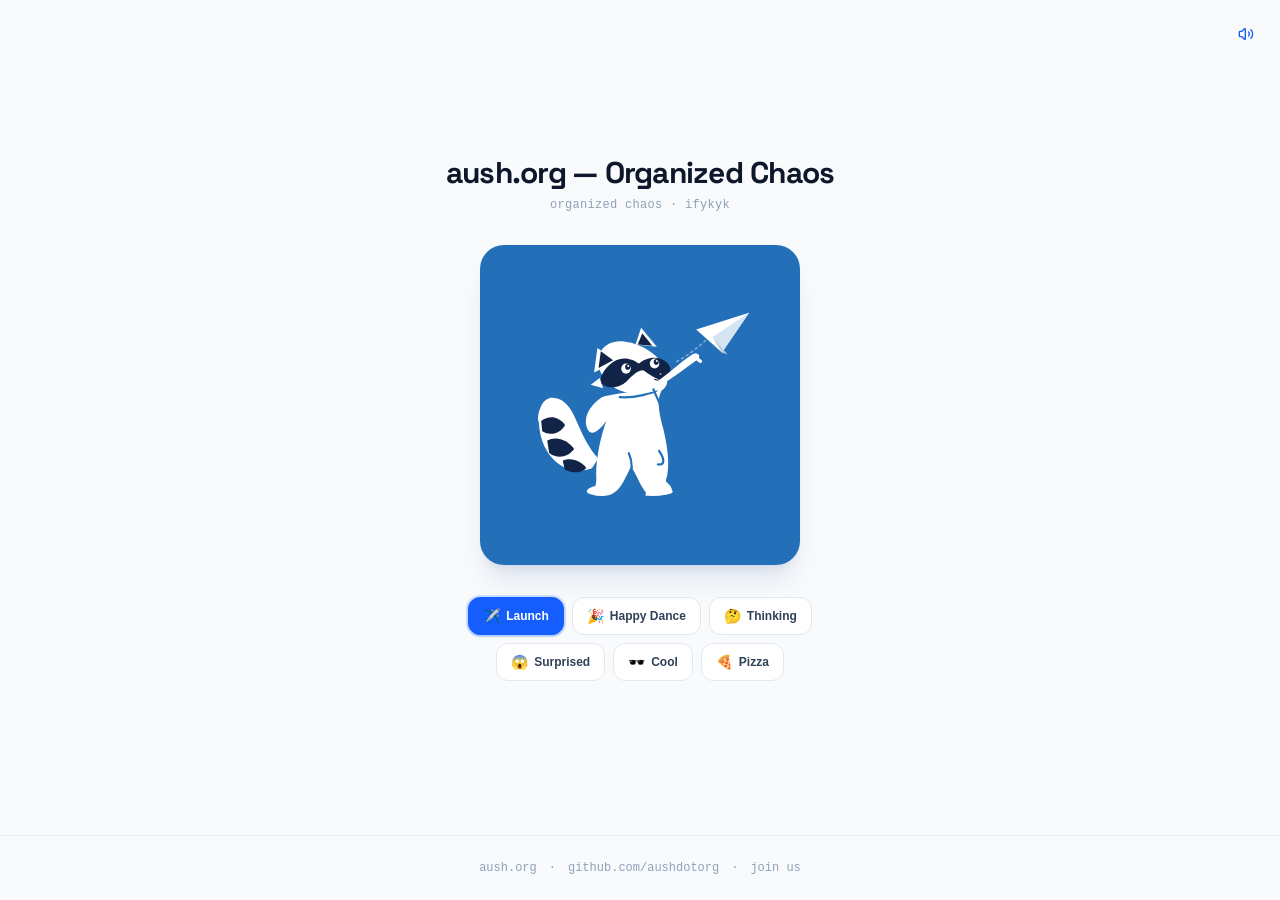
==== index.html @ 9fadac5f "Add files via upload" ====
<!doctype html>
<html lang="en">
  <head>
    <meta charset="UTF-8" />
    <meta name="viewport" content="width=device-width, initial-scale=1.0" />
    <title>aush.org — Organized Chaos</title>
    <meta name="description" content="Just a preview, for what's coming. aush.org — Organized Chaos." />
    <meta property="og:title" content="aush.org — Organized Chaos" />
    <meta property="og:description" content="Just a preview, for what's coming. aush.org — Organized Chaos." />
    <meta property="og:type" content="website" />
    <meta name="twitter:card" content="summary_large_image" />
    <link rel="icon" type="image/svg+xml" href="data:image/svg+xml,%3Csvg xmlns='http://www.w3.org/2000/svg' viewBox='0 0 100 100'%3E%3Crect width='100' height='100' rx='22' fill='%232470b8'/%3E%3Cpolygon points='65,22 90,20 74,38 76,28' fill='white'/%3E%3Cpath d='M30 45 Q50 35 70 45 Q75 65 50 75 Q25 65 30 45' fill='white'/%3E%3Cpath d='M32 50 Q40 45 48 51 Q40 57 32 50 M68 50 Q60 45 52 51 Q60 57 68 50' fill='%23112347'/%3E%3Ccircle cx='38' cy='51' r='3' fill='white'/%3E%3Ccircle cx='62' cy='51' r='3' fill='white'/%3E%3Ccircle cx='38' cy='51' r='1.5' fill='%23112347'/%3E%3Ccircle cx='62' cy='51' r='1.5' fill='%23112347'/%3E%3Cellipse cx='50' cy='61' rx='3' ry='2' fill='%23112347'/%3E%3C/svg%3E" />
    <link rel="preconnect" href="https://fonts.googleapis.com">
    <link rel="preconnect" href="https://fonts.gstatic.com" crossorigin>
    <link href="https://fonts.googleapis.com/css2?family=Plus+Jakarta+Sans:wght@400;500;600;700;800&family=Space+Grotesk:wght@500;700&display=swap" rel="stylesheet">
    <script type="module" crossorigin src="/assets/index-oh-qYs7I.js"></script>
    <link rel="stylesheet" crossorigin href="/assets/index-_k4xFyVE.css">
  </head>
  <body>
    <div id="root"></div>
  </body>
</html>
---- assets/index-_k4xFyVE.css ----
/*! tailwindcss v4.3.3 | MIT License | https://tailwindcss.com */
@layer properties{@supports (((-webkit-hyphens:none)) and (not (margin-trim:inline))) or ((-moz-orient:inline) and (not (color:rgb(from red r g b)))){*,:before,:after,::backdrop{--tw-border-style:solid;--tw-font-weight:initial;--tw-tracking:initial;--tw-shadow:0 0 #0000;--tw-shadow-color:initial;--tw-shadow-alpha:100%;--tw-inset-shadow:0 0 #0000;--tw-inset-shadow-color:initial;--tw-inset-shadow-alpha:100%;--tw-ring-color:initial;--tw-ring-shadow:0 0 #0000;--tw-inset-ring-color:initial;--tw-inset-ring-shadow:0 0 #0000;--tw-ring-inset:initial;--tw-ring-offset-width:0px;--tw-ring-offset-color:#fff;--tw-ring-offset-shadow:0 0 #0000;--tw-blur:initial;--tw-brightness:initial;--tw-contrast:initial;--tw-grayscale:initial;--tw-hue-rotate:initial;--tw-invert:initial;--tw-opacity:initial;--tw-saturate:initial;--tw-sepia:initial;--tw-drop-shadow:initial;--tw-drop-shadow-color:initial;--tw-drop-shadow-alpha:100%;--tw-drop-shadow-size:initial;--tw-scale-x:1;--tw-scale-y:1;--tw-scale-z:1}}}@layer theme{:root,:host{--font-sans:-apple-system, BlinkMacSystemFont, "Segoe UI", Roboto, "Helvetica Neue", "Noto Sans", Arial, sans-serif, "Apple Color Emoji", "Segoe UI Emoji", "Segoe UI Symbol", "Noto Color Emoji";--font-mono:ui-monospace, SFMono-Regular, Menlo, Monaco, Consolas, "Liberation Mono", "Courier New", monospace;--color-blue-100:oklch(93.2% .032 255.585);--color-blue-500:oklch(62.3% .214 259.815);--color-blue-600:oklch(54.6% .245 262.881);--color-blue-900:oklch(37.9% .146 265.522);--color-slate-50:oklch(98.4% .003 247.858);--color-slate-200:oklch(92.9% .013 255.508);--color-slate-300:oklch(86.9% .022 252.894);--color-slate-400:oklch(70.4% .04 256.788);--color-slate-700:oklch(37.2% .044 257.287);--color-slate-900:oklch(20.8% .042 265.755);--color-white:#fff;--spacing:.25rem;--container-md:28rem;--container-3xl:48rem;--text-xs:.75rem;--text-xs--line-height:calc(1 / .75);--text-sm:.875rem;--text-sm--line-height:calc(1.25 / .875);--text-xl:1.25rem;--text-xl--line-height:calc(1.75 / 1.25);--text-2xl:1.5rem;--text-2xl--line-height:calc(2 / 1.5);--text-3xl:1.875rem;--text-3xl--line-height:calc(2.25 / 1.875);--font-weight-medium:500;--font-weight-semibold:600;--font-weight-bold:700;--font-weight-extrabold:800;--tracking-tight:-.025em;--tracking-wide:.025em;--tracking-wider:.05em;--radius-xl:.75rem;--radius-2xl:1rem;--radius-3xl:1.5rem;--default-transition-duration:.15s;--default-transition-timing-function:cubic-bezier(.4, 0, .2, 1);--default-font-family:var(--font-sans);--default-mono-font-family:var(--font-mono)}}@layer base{*,:after,:before,::backdrop{box-sizing:border-box;border:0 solid;margin:0;padding:0}::file-selector-button{box-sizing:border-box;border:0 solid;margin:0;padding:0}html,:host{-webkit-text-size-adjust:100%;tab-size:4;line-height:1.5;font-family:var(--default-font-family,-apple-system, BlinkMacSystemFont, "Segoe UI", Roboto, "Helvetica Neue", "Noto Sans", Arial, sans-serif, "Apple Color Emoji", "Segoe UI Emoji", "Segoe UI Symbol", "Noto Color Emoji");font-feature-settings:var(--default-font-feature-settings,normal);font-variation-settings:var(--default-font-variation-settings,normal);-webkit-tap-highlight-color:transparent}hr{height:0;color:inherit;border-top-width:1px}abbr:where([title]){-webkit-text-decoration:underline dotted;text-decoration:underline dotted}h1,h2,h3,h4,h5,h6{font-size:inherit;font-weight:inherit}a{color:inherit;-webkit-text-decoration:inherit;-webkit-text-decoration:inherit;-webkit-text-decoration:inherit;-webkit-text-decoration:inherit;text-decoration:inherit}b,strong{font-weight:bolder}code,kbd,samp,pre{font-family:var(--default-mono-font-family,ui-monospace, SFMono-Regular, Menlo, Monaco, Consolas, "Liberation Mono", "Courier New", monospace);font-feature-settings:var(--default-mono-font-feature-settings,normal);font-variation-settings:var(--default-mono-font-variation-settings,normal);font-size:1em}small{font-size:80%}sub,sup{vertical-align:baseline;font-size:75%;line-height:0;position:relative}sub{bottom:-.25em}sup{top:-.5em}table{text-indent:0;border-color:inherit;border-collapse:collapse}:-moz-focusring:where(:not(iframe)){outline:auto}progress{vertical-align:baseline}summary{display:list-item}ol,ul,menu{list-style:none}img,svg,video,canvas,audio,iframe,embed,object{vertical-align:middle;display:block}img,video{max-width:100%;height:auto}button,input,select,optgroup,textarea{font:inherit;font-feature-settings:inherit;font-variation-settings:inherit;letter-spacing:inherit;color:inherit;opacity:1;background-color:#0000;border-radius:0}::file-selector-button{font:inherit;font-feature-settings:inherit;font-variation-settings:inherit;letter-spacing:inherit;color:inherit;opacity:1;background-color:#0000;border-radius:0}:where(select:is([multiple],[size])) optgroup{font-weight:bolder}:where(select:is([multiple],[size])) optgroup option{padding-inline-start:20px}::file-selector-button{margin-inline-end:4px}::placeholder{opacity:1}@supports (not ((-webkit-appearance:-apple-pay-button))) or (contain-intrinsic-size:1px){::placeholder{color:currentColor}@supports (color:color-mix(in lab, red, red)){::placeholder{color:color-mix(in oklab, currentcolor 50%, transparent)}}}textarea{resize:vertical}::-webkit-search-decoration{-webkit-appearance:none}::-webkit-date-and-time-value{min-height:1lh;text-align:inherit}::-webkit-datetime-edit{display:inline-flex}::-webkit-datetime-edit-fields-wrapper{padding:0}::-webkit-datetime-edit{padding-block:0}::-webkit-datetime-edit-year-field{padding-block:0}::-webkit-datetime-edit-month-field{padding-block:0}::-webkit-datetime-edit-day-field{padding-block:0}::-webkit-datetime-edit-hour-field{padding-block:0}::-webkit-datetime-edit-minute-field{padding-block:0}::-webkit-datetime-edit-second-field{padding-block:0}::-webkit-datetime-edit-millisecond-field{padding-block:0}::-webkit-datetime-edit-meridiem-field{padding-block:0}::-webkit-calendar-picker-indicator{line-height:1}:-moz-ui-invalid{box-shadow:none}button,input:where([type=button],[type=reset],[type=submit]){appearance:button}::file-selector-button{appearance:button}::-webkit-inner-spin-button{height:auto}::-webkit-outer-spin-button{height:auto}[hidden]:where(:not([hidden=until-found])){display:none!important}body{color:#0f172a;background-color:#f8fafc;font-family:Plus Jakarta Sans,system-ui,-apple-system,BlinkMacSystemFont,Segoe UI,Roboto,sans-serif;overflow-x:hidden}h1,h2,h3,.font-display{font-family:Space Grotesk,Plus Jakarta Sans,sans-serif}}@layer components;@layer utilities{.pointer-events-none{pointer-events:none}.absolute{position:absolute}.relative{position:relative}.top-4{top:calc(var(--spacing) * 4)}.right-4{right:calc(var(--spacing) * 4)}.bottom-3{bottom:calc(var(--spacing) * 3)}.z-20{z-index:20}.mx-auto{margin-inline:auto}.-mt-1{margin-top:calc(var(--spacing) * -1)}.mt-1\.5{margin-top:calc(var(--spacing) * 1.5)}.mb-8{margin-bottom:calc(var(--spacing) * 8)}.block{display:block}.flex{display:flex}.inline-flex{display:inline-flex}.h-4{height:calc(var(--spacing) * 4)}.h-72{height:calc(var(--spacing) * 72)}.h-full{height:100%}.min-h-screen{min-height:100vh}.w-4{width:calc(var(--spacing) * 4)}.w-72{width:calc(var(--spacing) * 72)}.w-full{width:100%}.max-w-3xl{max-width:var(--container-3xl)}.max-w-md{max-width:var(--container-md)}.flex-1{flex:1}.cursor-pointer{cursor:pointer}.flex-col{flex-direction:column}.flex-wrap{flex-wrap:wrap}.items-baseline{align-items:baseline}.items-center{align-items:center}.justify-between{justify-content:space-between}.justify-center{justify-content:center}.gap-0\.5{gap:calc(var(--spacing) * .5)}.gap-1\.5{gap:calc(var(--spacing) * 1.5)}.gap-2{gap:calc(var(--spacing) * 2)}.gap-2\.5{gap:calc(var(--spacing) * 2.5)}.gap-3{gap:calc(var(--spacing) * 3)}.overflow-hidden{overflow:hidden}.overflow-visible{overflow:visible}.rounded{border-radius:.25rem}.rounded-2xl{border-radius:var(--radius-2xl)}.rounded-3xl{border-radius:var(--radius-3xl)}.rounded-full{border-radius:2147483647px}.rounded-xl{border-radius:var(--radius-xl)}.border{border-style:var(--tw-border-style);border-width:1px}.border-0{border-style:var(--tw-border-style);border-width:0}.border-t{border-top-style:var(--tw-border-style);border-top-width:1px}.border-blue-600{border-color:var(--color-blue-600)}.border-slate-200{border-color:var(--color-slate-200)}.border-slate-200\/60{border-color:#e2e8f099}@supports (color:color-mix(in lab, red, red)){.border-slate-200\/60{border-color:color-mix(in oklab, var(--color-slate-200) 60%, transparent)}}.bg-\[\#2470B8\]{background-color:#2470b8}.bg-\[\#F8FAFC\]{background-color:#f8fafc}.bg-blue-600{background-color:var(--color-blue-600)}.bg-white{background-color:var(--color-white)}.p-2\.5{padding:calc(var(--spacing) * 2.5)}.p-4{padding:calc(var(--spacing) * 4)}.px-3\.5{padding-inline:calc(var(--spacing) * 3.5)}.px-4{padding-inline:calc(var(--spacing) * 4)}.py-2{padding-block:calc(var(--spacing) * 2)}.py-6{padding-block:calc(var(--spacing) * 6)}.py-12{padding-block:calc(var(--spacing) * 12)}.text-center{text-align:center}.font-mono{font-family:var(--font-mono)}.font-sans{font-family:var(--font-sans)}.text-2xl{font-size:var(--text-2xl);line-height:var(--tw-leading,var(--text-2xl--line-height))}.text-sm{font-size:var(--text-sm);line-height:var(--tw-leading,var(--text-sm--line-height))}.text-xl{font-size:var(--text-xl);line-height:var(--tw-leading,var(--text-xl--line-height))}.text-xs{font-size:var(--text-xs);line-height:var(--tw-leading,var(--text-xs--line-height))}.text-\[10px\]{font-size:10px}.font-bold{--tw-font-weight:var(--font-weight-bold);font-weight:var(--font-weight-bold)}.font-extrabold{--tw-font-weight:var(--font-weight-extrabold);font-weight:var(--font-weight-extrabold)}.font-medium{--tw-font-weight:var(--font-weight-medium);font-weight:var(--font-weight-medium)}.font-semibold{--tw-font-weight:var(--font-weight-semibold);font-weight:var(--font-weight-semibold)}.tracking-tight{--tw-tracking:var(--tracking-tight);letter-spacing:var(--tracking-tight)}.tracking-wide{--tw-tracking:var(--tracking-wide);letter-spacing:var(--tracking-wide)}.tracking-wider{--tw-tracking:var(--tracking-wider);letter-spacing:var(--tracking-wider)}.text-blue-600{color:var(--color-blue-600)}.text-slate-400{color:var(--color-slate-400)}.text-slate-700{color:var(--color-slate-700)}.text-slate-900{color:var(--color-slate-900)}.text-white{color:var(--color-white)}.text-white\/50{color:#ffffff80}@supports (color:color-mix(in lab, red, red)){.text-white\/50{color:color-mix(in oklab, var(--color-white) 50%, transparent)}}.lowercase{text-transform:lowercase}.underline-offset-4{text-underline-offset:4px}.opacity-0{opacity:0}.shadow-sm{--tw-shadow:0 1px 3px 0 var(--tw-shadow-color,#0000001a), 0 1px 2px -1px var(--tw-shadow-color,#0000001a);box-shadow:var(--tw-inset-shadow), var(--tw-inset-ring-shadow), var(--tw-ring-offset-shadow), var(--tw-ring-shadow), var(--tw-shadow)}.shadow-xl{--tw-shadow:0 20px 25px -5px var(--tw-shadow-color,#0000001a), 0 8px 10px -6px var(--tw-shadow-color,#0000001a);box-shadow:var(--tw-inset-shadow), var(--tw-inset-ring-shadow), var(--tw-ring-offset-shadow), var(--tw-ring-shadow), var(--tw-shadow)}.ring-2{--tw-ring-shadow:var(--tw-ring-inset,) 0 0 0 calc(2px + var(--tw-ring-offset-width)) var(--tw-ring-color,currentcolor);box-shadow:var(--tw-inset-shadow), var(--tw-inset-ring-shadow), var(--tw-ring-offset-shadow), var(--tw-ring-shadow), var(--tw-shadow)}.shadow-blue-500\/25{--tw-shadow-color:#3080ff40}@supports (color:color-mix(in lab, red, red)){.shadow-blue-500\/25{--tw-shadow-color:color-mix(in oklab, color-mix(in oklab, var(--color-blue-500) 25%, transparent) var(--tw-shadow-alpha), transparent)}}.shadow-blue-900\/10{--tw-shadow-color:#1c398e1a}@supports (color:color-mix(in lab, red, red)){.shadow-blue-900\/10{--tw-shadow-color:color-mix(in oklab, color-mix(in oklab, var(--color-blue-900) 10%, transparent) var(--tw-shadow-alpha), transparent)}}.ring-blue-500\/20{--tw-ring-color:#3080ff33}@supports (color:color-mix(in lab, red, red)){.ring-blue-500\/20{--tw-ring-color:color-mix(in oklab, var(--color-blue-500) 20%, transparent)}}.filter{filter:var(--tw-blur,) var(--tw-brightness,) var(--tw-contrast,) var(--tw-grayscale,) var(--tw-hue-rotate,) var(--tw-invert,) var(--tw-saturate,) var(--tw-sepia,) var(--tw-drop-shadow,)}.transition{transition-property:color,background-color,border-color,outline-color,text-decoration-color,fill,stroke,--tw-gradient-from,--tw-gradient-via,--tw-gradient-to,opacity,box-shadow,transform,translate,scale,rotate,filter,-webkit-backdrop-filter,backdrop-filter,display,content-visibility,overlay,pointer-events;transition-timing-function:var(--tw-ease,var(--default-transition-timing-function));transition-duration:var(--tw-duration,var(--default-transition-duration))}.transition-all{transition-property:all;transition-timing-function:var(--tw-ease,var(--default-transition-timing-function));transition-duration:var(--tw-duration,var(--default-transition-duration))}.transition-colors{transition-property:color,background-color,border-color,outline-color,text-decoration-color,fill,stroke,--tw-gradient-from,--tw-gradient-via,--tw-gradient-to;transition-timing-function:var(--tw-ease,var(--default-transition-timing-function));transition-duration:var(--tw-duration,var(--default-transition-duration))}.transition-opacity{transition-property:opacity;transition-timing-function:var(--tw-ease,var(--default-transition-timing-function));transition-duration:var(--tw-duration,var(--default-transition-duration))}.transition-transform{transition-property:transform,translate,scale,rotate;transition-timing-function:var(--tw-ease,var(--default-transition-timing-function));transition-duration:var(--tw-duration,var(--default-transition-duration))}.outline-none{--tw-outline-style:none;outline-style:none}.select-none{-webkit-user-select:none;user-select:none}@media (hover:hover){.group-hover\:opacity-100:is(:where(.group):hover *){opacity:1}}.selection\:bg-blue-100 ::selection{background-color:var(--color-blue-100)}.selection\:bg-blue-100::selection{background-color:var(--color-blue-100)}.selection\:text-blue-900 ::selection{color:var(--color-blue-900)}.selection\:text-blue-900::selection{color:var(--color-blue-900)}@media (hover:hover){.hover\:scale-105:hover{--tw-scale-x:105%;--tw-scale-y:105%;--tw-scale-z:105%;scale:var(--tw-scale-x) var(--tw-scale-y)}.hover\:border-slate-300:hover{border-color:var(--color-slate-300)}.hover\:bg-slate-50:hover{background-color:var(--color-slate-50)}.hover\:bg-slate-200\/60:hover{background-color:#e2e8f099}@supports (color:color-mix(in lab, red, red)){.hover\:bg-slate-200\/60:hover{background-color:color-mix(in oklab, var(--color-slate-200) 60%, transparent)}}.hover\:text-blue-600:hover{color:var(--color-blue-600)}.hover\:text-slate-700:hover{color:var(--color-slate-700)}.hover\:text-slate-900:hover{color:var(--color-slate-900)}.hover\:underline:hover{text-decoration-line:underline}.hover\:shadow-2xl:hover{--tw-shadow:0 25px 50px -12px var(--tw-shadow-color,#00000040);box-shadow:var(--tw-inset-shadow), var(--tw-inset-ring-shadow), var(--tw-ring-offset-shadow), var(--tw-ring-shadow), var(--tw-shadow)}.hover\:shadow-blue-900\/20:hover{--tw-shadow-color:#1c398e33}@supports (color:color-mix(in lab, red, red)){.hover\:shadow-blue-900\/20:hover{--tw-shadow-color:color-mix(in oklab, color-mix(in oklab, var(--color-blue-900) 20%, transparent) var(--tw-shadow-alpha), transparent)}}}.active\:scale-95:active{--tw-scale-x:95%;--tw-scale-y:95%;--tw-scale-z:95%;scale:var(--tw-scale-x) var(--tw-scale-y)}.active\:scale-\[0\.98\]:active{scale:.98}@media (width>=40rem){.sm\:h-80{height:calc(var(--spacing) * 80)}.sm\:w-80{width:calc(var(--spacing) * 80)}.sm\:text-3xl{font-size:var(--text-3xl);line-height:var(--tw-leading,var(--text-3xl--line-height))}}}@keyframes planeFloat{0%,to{transform:translateY(0)rotate(0)}50%{transform:translateY(-8px)rotate(4deg)}}@keyframes tailWag{0%,to{transform:rotate(0)}50%{transform:rotate(18deg)}}@keyframes earTwitch{0%,90%,to{transform:rotate(0)}95%{transform:rotate(-10deg)}}@keyframes gentleBounce{0%,to{transform:translateY(0)}50%{transform:translateY(-5px)}}.animate-plane-float{animation:3s ease-in-out infinite planeFloat}.animate-tail-wag{transform-origin:0 100%;animation:1.8s ease-in-out infinite tailWag}.animate-gentle-bounce{animation:2s ease-in-out infinite gentleBounce}@property --tw-border-style{syntax:"*";inherits:false;initial-value:solid}@property --tw-font-weight{syntax:"*";inherits:false}@property --tw-tracking{syntax:"*";inherits:false}@property --tw-shadow{syntax:"*";inherits:false;initial-value:0 0 #0000}@property --tw-shadow-color{syntax:"*";inherits:false}@property --tw-shadow-alpha{syntax:"<percentage>";inherits:false;initial-value:100%}@property --tw-inset-shadow{syntax:"*";inherits:false;initial-value:0 0 #0000}@property --tw-inset-shadow-color{syntax:"*";inherits:false}@property --tw-inset-shadow-alpha{syntax:"<percentage>";inherits:false;initial-value:100%}@property --tw-ring-color{syntax:"*";inherits:false}@property --tw-ring-shadow{syntax:"*";inherits:false;initial-value:0 0 #0000}@property --tw-inset-ring-color{syntax:"*";inherits:false}@property --tw-inset-ring-shadow{syntax:"*";inherits:false;initial-value:0 0 #0000}@property --tw-ring-inset{syntax:"*";inherits:false}@property --tw-ring-offset-width{syntax:"<length>";inherits:false;initial-value:0}@property --tw-ring-offset-color{syntax:"*";inherits:false;initial-value:#fff}@property --tw-ring-offset-shadow{syntax:"*";inherits:false;initial-value:0 0 #0000}@property --tw-blur{syntax:"*";inherits:false}@property --tw-brightness{syntax:"*";inherits:false}@property --tw-contrast{syntax:"*";inherits:false}@property --tw-grayscale{syntax:"*";inherits:false}@property --tw-hue-rotate{syntax:"*";inherits:false}@property --tw-invert{syntax:"*";inherits:false}@property --tw-opacity{syntax:"*";inherits:false}@property --tw-saturate{syntax:"*";inherits:false}@property --tw-sepia{syntax:"*";inherits:false}@property --tw-drop-shadow{syntax:"*";inherits:false}@property --tw-drop-shadow-color{syntax:"*";inherits:false}@property --tw-drop-shadow-alpha{syntax:"<percentage>";inherits:false;initial-value:100%}@property --tw-drop-shadow-size{syntax:"*";inherits:false}@property --tw-scale-x{syntax:"*";inherits:false;initial-value:1}@property --tw-scale-y{syntax:"*";inherits:false;initial-value:1}@property --tw-scale-z{syntax:"*";inherits:false;initial-value:1}
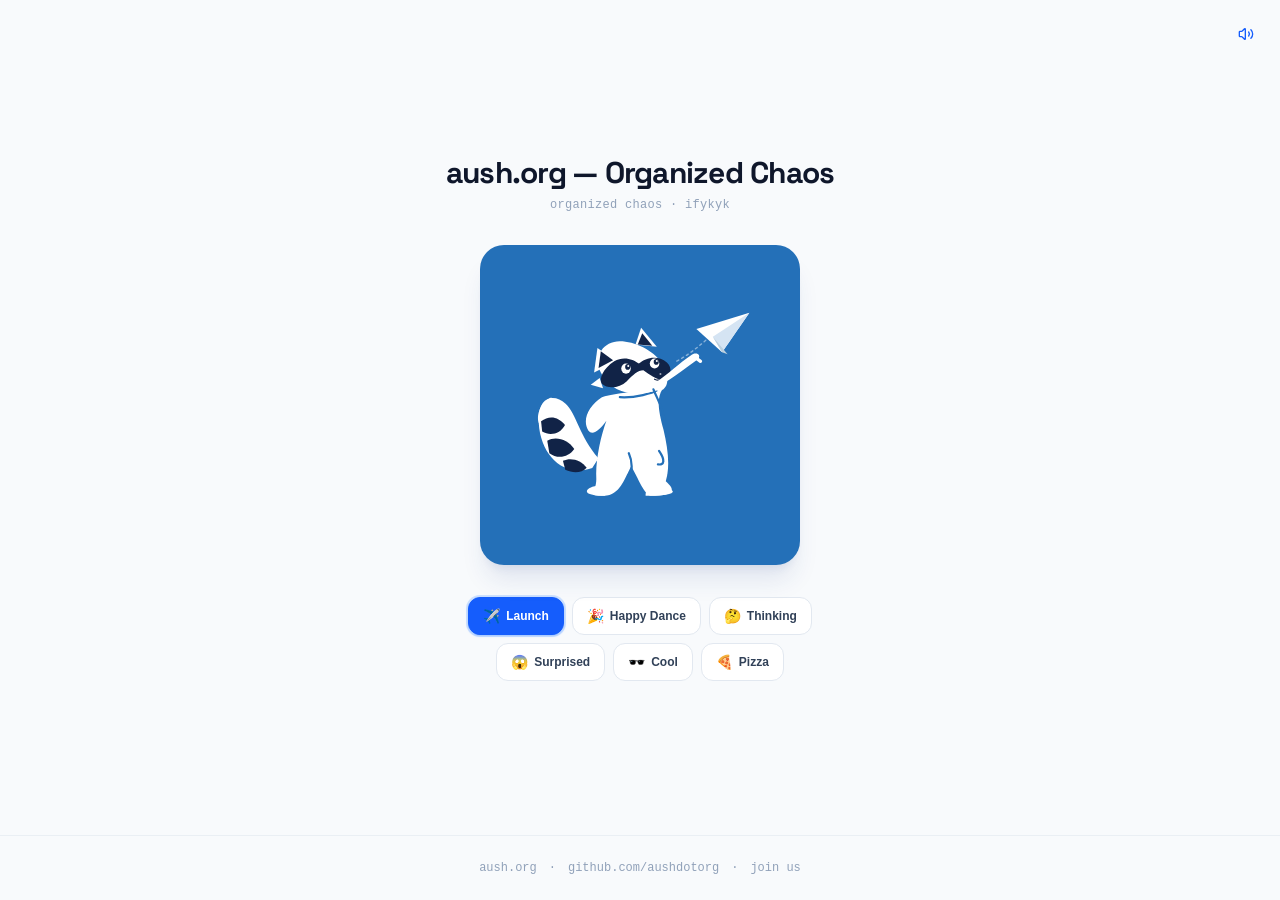
==== commit 29ebfdb8: "Update favicon link in index.html" ====
--- a/index.html
+++ b/index.html
@@ -9,7 +9,7 @@
     <meta property="og:description" content="Just a preview, for what's coming. aush.org — Organized Chaos." />
     <meta property="og:type" content="website" />
     <meta name="twitter:card" content="summary_large_image" />
-    <link rel="icon" type="image/svg+xml" href="data:image/svg+xml,%3Csvg xmlns='http://www.w3.org/2000/svg' viewBox='0 0 100 100'%3E%3Crect width='100' height='100' rx='22' fill='%232470b8'/%3E%3Cpolygon points='65,22 90,20 74,38 76,28' fill='white'/%3E%3Cpath d='M30 45 Q50 35 70 45 Q75 65 50 75 Q25 65 30 45' fill='white'/%3E%3Cpath d='M32 50 Q40 45 48 51 Q40 57 32 50 M68 50 Q60 45 52 51 Q60 57 68 50' fill='%23112347'/%3E%3Ccircle cx='38' cy='51' r='3' fill='white'/%3E%3Ccircle cx='62' cy='51' r='3' fill='white'/%3E%3Ccircle cx='38' cy='51' r='1.5' fill='%23112347'/%3E%3Ccircle cx='62' cy='51' r='1.5' fill='%23112347'/%3E%3Cellipse cx='50' cy='61' rx='3' ry='2' fill='%23112347'/%3E%3C/svg%3E" />
+    <link rel="icon" type="image/svg+xml" href="/icon.ico' viewBox='0 0 100 100'%3E%3Crect width='100' height='100' rx='22' fill='%232470b8'/%3E%3Cpolygon points='65,22 90,20 74,38 76,28' fill='white'/%3E%3Cpath d='M30 45 Q50 35 70 45 Q75 65 50 75 Q25 65 30 45' fill='white'/%3E%3Cpath d='M32 50 Q40 45 48 51 Q40 57 32 50 M68 50 Q60 45 52 51 Q60 57 68 50' fill='%23112347'/%3E%3Ccircle cx='38' cy='51' r='3' fill='white'/%3E%3Ccircle cx='62' cy='51' r='3' fill='white'/%3E%3Ccircle cx='38' cy='51' r='1.5' fill='%23112347'/%3E%3Ccircle cx='62' cy='51' r='1.5' fill='%23112347'/%3E%3Cellipse cx='50' cy='61' rx='3' ry='2' fill='%23112347'/%3E%3C/svg%3E" />
     <link rel="preconnect" href="https://fonts.googleapis.com">
     <link rel="preconnect" href="https://fonts.gstatic.com" crossorigin>
     <link href="https://fonts.googleapis.com/css2?family=Plus+Jakarta+Sans:wght@400;500;600;700;800&family=Space+Grotesk:wght@500;700&display=swap" rel="stylesheet">
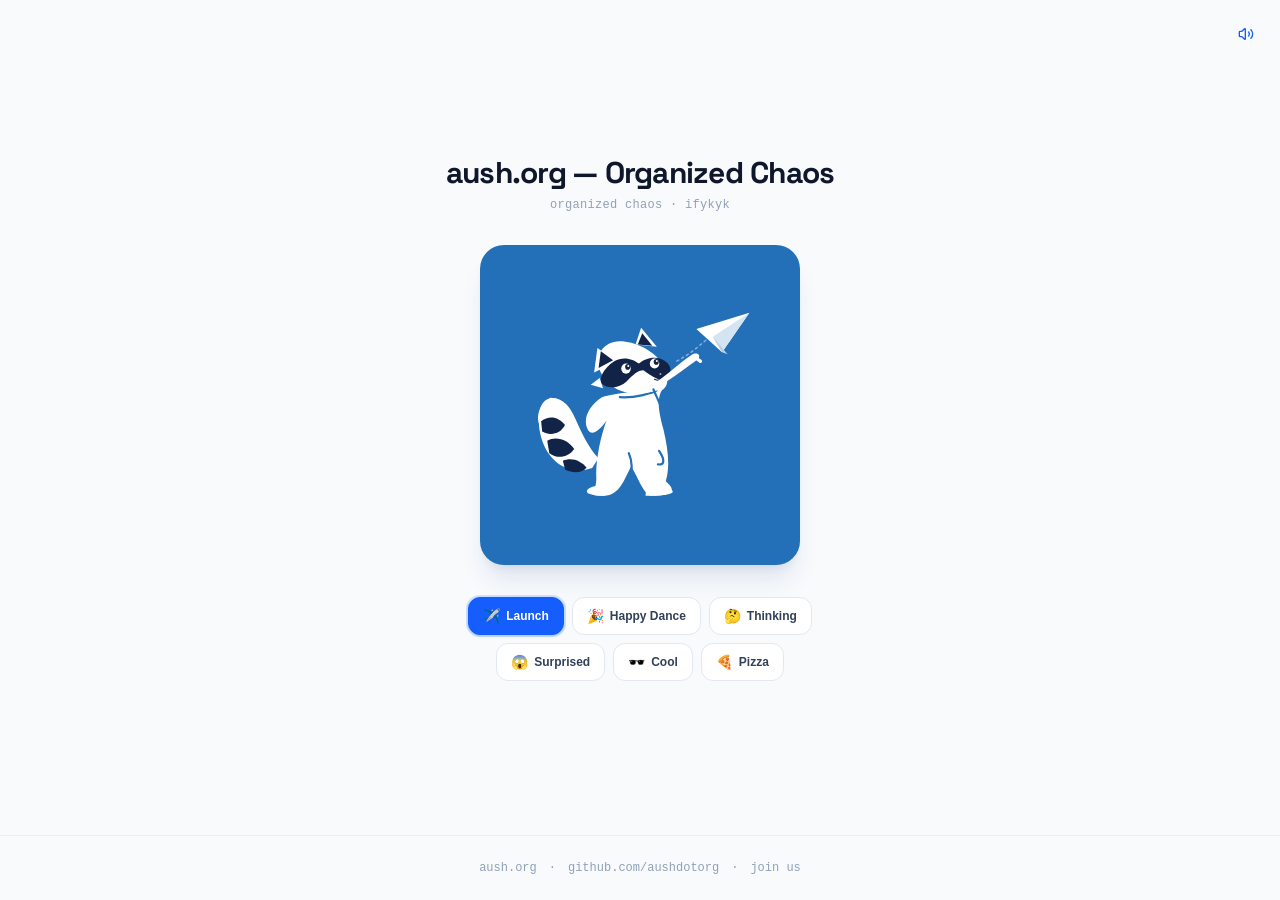
==== commit 6cf5de83: "Add files via upload" ====
--- a/index.html
+++ b/index.html
@@ -9,7 +9,7 @@
     <meta property="og:description" content="Just a preview, for what's coming. aush.org — Organized Chaos." />
     <meta property="og:type" content="website" />
     <meta name="twitter:card" content="summary_large_image" />
-    <link rel="icon" type="image/svg+xml" href="/icon.ico' viewBox='0 0 100 100'%3E%3Crect width='100' height='100' rx='22' fill='%232470b8'/%3E%3Cpolygon points='65,22 90,20 74,38 76,28' fill='white'/%3E%3Cpath d='M30 45 Q50 35 70 45 Q75 65 50 75 Q25 65 30 45' fill='white'/%3E%3Cpath d='M32 50 Q40 45 48 51 Q40 57 32 50 M68 50 Q60 45 52 51 Q60 57 68 50' fill='%23112347'/%3E%3Ccircle cx='38' cy='51' r='3' fill='white'/%3E%3Ccircle cx='62' cy='51' r='3' fill='white'/%3E%3Ccircle cx='38' cy='51' r='1.5' fill='%23112347'/%3E%3Ccircle cx='62' cy='51' r='1.5' fill='%23112347'/%3E%3Cellipse cx='50' cy='61' rx='3' ry='2' fill='%23112347'/%3E%3C/svg%3E" />
+    <link rel="icon" type="image/x-icon" href="/icon.ico">
     <link rel="preconnect" href="https://fonts.googleapis.com">
     <link rel="preconnect" href="https://fonts.gstatic.com" crossorigin>
     <link href="https://fonts.googleapis.com/css2?family=Plus+Jakarta+Sans:wght@400;500;600;700;800&family=Space+Grotesk:wght@500;700&display=swap" rel="stylesheet">
@@ -20,4 +20,3 @@
     <div id="root"></div>
   </body>
 </html>
-
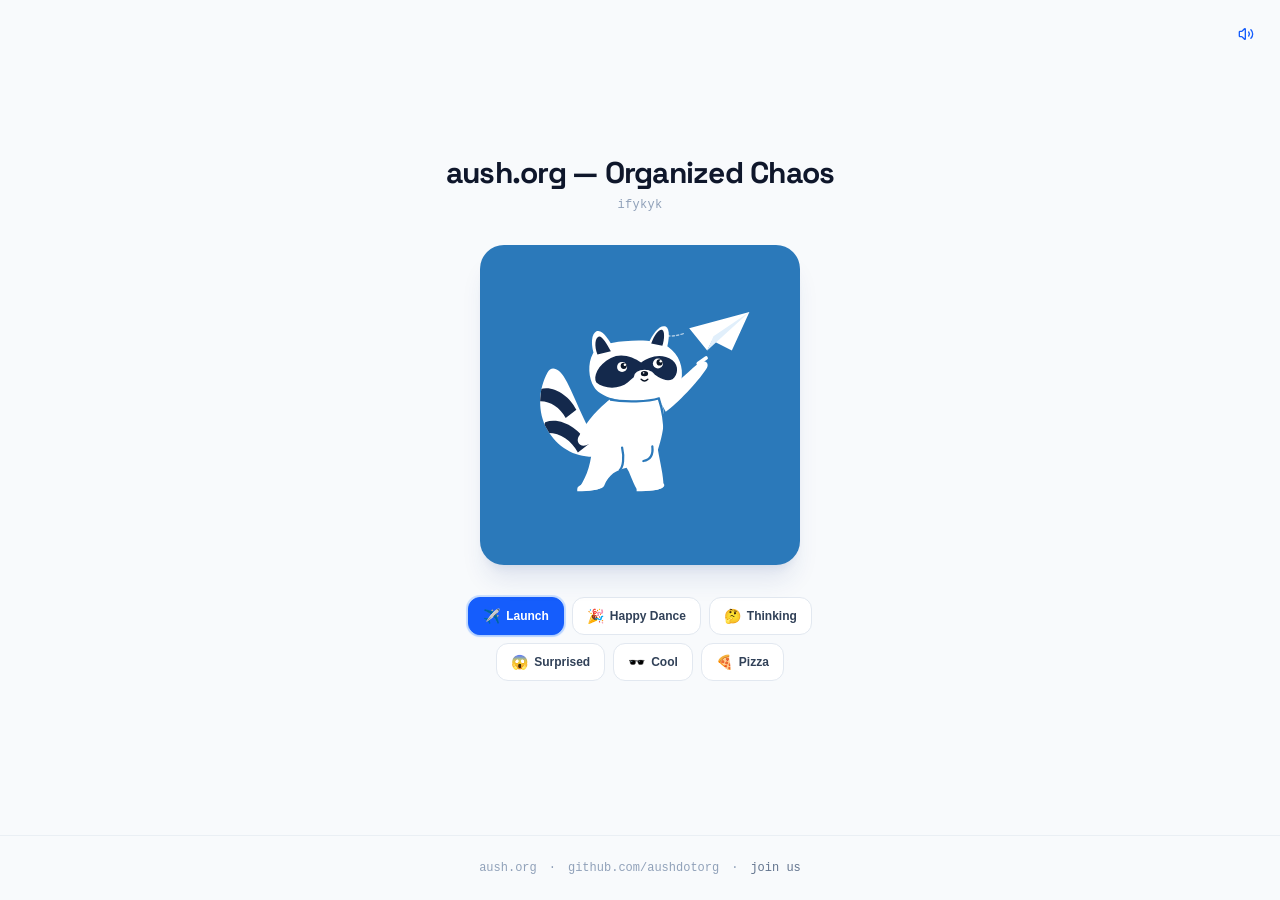
==== commit 8485dc83: "Add files via upload" ====
--- a/index.html
+++ b/index.html
@@ -9,14 +9,15 @@
     <meta property="og:description" content="Just a preview, for what's coming. aush.org — Organized Chaos." />
     <meta property="og:type" content="website" />
     <meta name="twitter:card" content="summary_large_image" />
-    <link rel="icon" type="image/x-icon" href="/icon.ico">
+    <link rel="icon" type="image/svg+xml" href="/favicon.svg" />
     <link rel="preconnect" href="https://fonts.googleapis.com">
     <link rel="preconnect" href="https://fonts.gstatic.com" crossorigin>
     <link href="https://fonts.googleapis.com/css2?family=Plus+Jakarta+Sans:wght@400;500;600;700;800&family=Space+Grotesk:wght@500;700&display=swap" rel="stylesheet">
-    <script type="module" crossorigin src="/assets/index-oh-qYs7I.js"></script>
-    <link rel="stylesheet" crossorigin href="/assets/index-_k4xFyVE.css">
+    <script type="module" crossorigin src="/assets/index-BiT33P_J.js"></script>
+    <link rel="stylesheet" crossorigin href="/assets/index-D7WNCtE8.css">
   </head>
   <body>
     <div id="root"></div>
   </body>
 </html>
+
--- a/assets/index-D7WNCtE8.css
+++ b/assets/index-D7WNCtE8.css
@@ -0,0 +1,2 @@
+/*! tailwindcss v4.3.3 | MIT License | https://tailwindcss.com */
+@layer properties{@supports (((-webkit-hyphens:none)) and (not (margin-trim:inline))) or ((-moz-orient:inline) and (not (color:rgb(from red r g b)))){*,:before,:after,::backdrop{--tw-translate-x:0;--tw-translate-y:0;--tw-translate-z:0;--tw-rotate-x:initial;--tw-rotate-y:initial;--tw-rotate-z:initial;--tw-skew-x:initial;--tw-skew-y:initial;--tw-space-y-reverse:0;--tw-border-style:solid;--tw-leading:initial;--tw-font-weight:initial;--tw-tracking:initial;--tw-shadow:0 0 #0000;--tw-shadow-color:initial;--tw-shadow-alpha:100%;--tw-inset-shadow:0 0 #0000;--tw-inset-shadow-color:initial;--tw-inset-shadow-alpha:100%;--tw-ring-color:initial;--tw-ring-shadow:0 0 #0000;--tw-inset-ring-color:initial;--tw-inset-ring-shadow:0 0 #0000;--tw-ring-inset:initial;--tw-ring-offset-width:0px;--tw-ring-offset-color:#fff;--tw-ring-offset-shadow:0 0 #0000;--tw-blur:initial;--tw-brightness:initial;--tw-contrast:initial;--tw-grayscale:initial;--tw-hue-rotate:initial;--tw-invert:initial;--tw-opacity:initial;--tw-saturate:initial;--tw-sepia:initial;--tw-drop-shadow:initial;--tw-drop-shadow-color:initial;--tw-drop-shadow-alpha:100%;--tw-drop-shadow-size:initial;--tw-ease:initial;--tw-scale-x:1;--tw-scale-y:1;--tw-scale-z:1}}}@layer theme{:root,:host{--font-sans:-apple-system, BlinkMacSystemFont, "Segoe UI", Roboto, "Helvetica Neue", "Noto Sans", Arial, sans-serif, "Apple Color Emoji", "Segoe UI Emoji", "Segoe UI Symbol", "Noto Color Emoji";--font-mono:ui-monospace, SFMono-Regular, Menlo, Monaco, Consolas, "Liberation Mono", "Courier New", monospace;--color-blue-50:oklch(97% .014 254.604);--color-blue-100:oklch(93.2% .032 255.585);--color-blue-500:oklch(62.3% .214 259.815);--color-blue-600:oklch(54.6% .245 262.881);--color-blue-700:oklch(48.8% .243 264.376);--color-blue-900:oklch(37.9% .146 265.522);--color-slate-50:oklch(98.4% .003 247.858);--color-slate-100:oklch(96.8% .007 247.896);--color-slate-200:oklch(92.9% .013 255.508);--color-slate-300:oklch(86.9% .022 252.894);--color-slate-400:oklch(70.4% .04 256.788);--color-slate-500:oklch(55.4% .046 257.417);--color-slate-600:oklch(44.6% .043 257.281);--color-slate-700:oklch(37.2% .044 257.287);--color-slate-800:oklch(27.9% .041 260.031);--color-slate-900:oklch(20.8% .042 265.755);--color-white:#fff;--spacing:.25rem;--container-md:28rem;--container-xl:36rem;--container-3xl:48rem;--text-xs:.75rem;--text-xs--line-height:calc(1 / .75);--text-sm:.875rem;--text-sm--line-height:calc(1.25 / .875);--text-xl:1.25rem;--text-xl--line-height:calc(1.75 / 1.25);--text-2xl:1.5rem;--text-2xl--line-height:calc(2 / 1.5);--text-3xl:1.875rem;--text-3xl--line-height:calc(2.25 / 1.875);--font-weight-medium:500;--font-weight-semibold:600;--font-weight-bold:700;--font-weight-extrabold:800;--tracking-tight:-.025em;--tracking-wide:.025em;--tracking-wider:.05em;--tracking-widest:.1em;--leading-snug:1.375;--leading-relaxed:1.625;--radius-xl:.75rem;--radius-2xl:1rem;--radius-3xl:1.5rem;--drop-shadow-sm:0 1px 2px #00000026;--ease-in-out:cubic-bezier(.4, 0, .2, 1);--default-transition-duration:.15s;--default-transition-timing-function:cubic-bezier(.4, 0, .2, 1);--default-font-family:var(--font-sans);--default-mono-font-family:var(--font-mono)}}@layer base{*,:after,:before,::backdrop{box-sizing:border-box;border:0 solid;margin:0;padding:0}::file-selector-button{box-sizing:border-box;border:0 solid;margin:0;padding:0}html,:host{-webkit-text-size-adjust:100%;tab-size:4;line-height:1.5;font-family:var(--default-font-family,-apple-system, BlinkMacSystemFont, "Segoe UI", Roboto, "Helvetica Neue", "Noto Sans", Arial, sans-serif, "Apple Color Emoji", "Segoe UI Emoji", "Segoe UI Symbol", "Noto Color Emoji");font-feature-settings:var(--default-font-feature-settings,normal);font-variation-settings:var(--default-font-variation-settings,normal);-webkit-tap-highlight-color:transparent}hr{height:0;color:inherit;border-top-width:1px}abbr:where([title]){-webkit-text-decoration:underline dotted;text-decoration:underline dotted}h1,h2,h3,h4,h5,h6{font-size:inherit;font-weight:inherit}a{color:inherit;-webkit-text-decoration:inherit;-webkit-text-decoration:inherit;-webkit-text-decoration:inherit;-webkit-text-decoration:inherit;text-decoration:inherit}b,strong{font-weight:bolder}code,kbd,samp,pre{font-family:var(--default-mono-font-family,ui-monospace, SFMono-Regular, Menlo, Monaco, Consolas, "Liberation Mono", "Courier New", monospace);font-feature-settings:var(--default-mono-font-feature-settings,normal);font-variation-settings:var(--default-mono-font-variation-settings,normal);font-size:1em}small{font-size:80%}sub,sup{vertical-align:baseline;font-size:75%;line-height:0;position:relative}sub{bottom:-.25em}sup{top:-.5em}table{text-indent:0;border-color:inherit;border-collapse:collapse}:-moz-focusring:where(:not(iframe)){outline:auto}progress{vertical-align:baseline}summary{display:list-item}ol,ul,menu{list-style:none}img,svg,video,canvas,audio,iframe,embed,object{vertical-align:middle;display:block}img,video{max-width:100%;height:auto}button,input,select,optgroup,textarea{font:inherit;font-feature-settings:inherit;font-variation-settings:inherit;letter-spacing:inherit;color:inherit;opacity:1;background-color:#0000;border-radius:0}::file-selector-button{font:inherit;font-feature-settings:inherit;font-variation-settings:inherit;letter-spacing:inherit;color:inherit;opacity:1;background-color:#0000;border-radius:0}:where(select:is([multiple],[size])) optgroup{font-weight:bolder}:where(select:is([multiple],[size])) optgroup option{padding-inline-start:20px}::file-selector-button{margin-inline-end:4px}::placeholder{opacity:1}@supports (not ((-webkit-appearance:-apple-pay-button))) or (contain-intrinsic-size:1px){::placeholder{color:currentColor}@supports (color:color-mix(in lab, red, red)){::placeholder{color:color-mix(in oklab, currentcolor 50%, transparent)}}}textarea{resize:vertical}::-webkit-search-decoration{-webkit-appearance:none}::-webkit-date-and-time-value{min-height:1lh;text-align:inherit}::-webkit-datetime-edit{display:inline-flex}::-webkit-datetime-edit-fields-wrapper{padding:0}::-webkit-datetime-edit{padding-block:0}::-webkit-datetime-edit-year-field{padding-block:0}::-webkit-datetime-edit-month-field{padding-block:0}::-webkit-datetime-edit-day-field{padding-block:0}::-webkit-datetime-edit-hour-field{padding-block:0}::-webkit-datetime-edit-minute-field{padding-block:0}::-webkit-datetime-edit-second-field{padding-block:0}::-webkit-datetime-edit-millisecond-field{padding-block:0}::-webkit-datetime-edit-meridiem-field{padding-block:0}::-webkit-calendar-picker-indicator{line-height:1}:-moz-ui-invalid{box-shadow:none}button,input:where([type=button],[type=reset],[type=submit]){appearance:button}::file-selector-button{appearance:button}::-webkit-inner-spin-button{height:auto}::-webkit-outer-spin-button{height:auto}[hidden]:where(:not([hidden=until-found])){display:none!important}body{color:#0f172a;background-color:#f8fafc;font-family:Plus Jakarta Sans,system-ui,-apple-system,BlinkMacSystemFont,Segoe UI,Roboto,sans-serif;overflow-x:hidden}h1,h2,h3,.font-display{font-family:Space Grotesk,Plus Jakarta Sans,sans-serif}}@layer components;@layer utilities{.pointer-events-none{pointer-events:none}.absolute{position:absolute}.relative{position:relative}.inset-0{inset:0}.top-1\/2{top:50%}.top-4{top:calc(var(--spacing) * 4)}.right-4{right:calc(var(--spacing) * 4)}.bottom-3{bottom:calc(var(--spacing) * 3)}.-left-12{left:calc(var(--spacing) * -12)}.z-0{z-index:0}.z-10{z-index:10}.z-20{z-index:20}.mx-auto{margin-inline:auto}.-mt-1{margin-top:calc(var(--spacing) * -1)}.mt-1\.5{margin-top:calc(var(--spacing) * 1.5)}.mb-3{margin-bottom:calc(var(--spacing) * 3)}.mb-6{margin-bottom:calc(var(--spacing) * 6)}.mb-8{margin-bottom:calc(var(--spacing) * 8)}.block{display:block}.flex{display:flex}.inline-flex{display:inline-flex}.h-4{height:calc(var(--spacing) * 4)}.h-24{height:calc(var(--spacing) * 24)}.h-72{height:calc(var(--spacing) * 72)}.h-full{height:100%}.min-h-screen{min-height:100vh}.w-4{width:calc(var(--spacing) * 4)}.w-24{width:calc(var(--spacing) * 24)}.w-72{width:calc(var(--spacing) * 72)}.w-fit{width:fit-content}.w-full{width:100%}.max-w-3xl{max-width:var(--container-3xl)}.max-w-md{max-width:var(--container-md)}.max-w-xl{max-width:var(--container-xl)}.flex-1{flex:1}.-translate-y-1\/2{--tw-translate-y:calc(calc(1 / 2 * 100%) * -1);translate:var(--tw-translate-x) var(--tw-translate-y)}.transform{transform:var(--tw-rotate-x,) var(--tw-rotate-y,) var(--tw-rotate-z,) var(--tw-skew-x,) var(--tw-skew-y,)}.cursor-pointer{cursor:pointer}.flex-col{flex-direction:column}.flex-wrap{flex-wrap:wrap}.items-baseline{align-items:baseline}.items-center{align-items:center}.justify-between{justify-content:space-between}.justify-center{justify-content:center}.gap-0\.5{gap:calc(var(--spacing) * .5)}.gap-1\.5{gap:calc(var(--spacing) * 1.5)}.gap-2{gap:calc(var(--spacing) * 2)}.gap-2\.5{gap:calc(var(--spacing) * 2.5)}.gap-3{gap:calc(var(--spacing) * 3)}:where(.space-y-3\.5>:not(:last-child)){--tw-space-y-reverse:0;margin-block-start:calc(calc(var(--spacing) * 3.5) * var(--tw-space-y-reverse));margin-block-end:calc(calc(var(--spacing) * 3.5) * calc(1 - var(--tw-space-y-reverse)))}.overflow-hidden{overflow:hidden}.overflow-visible{overflow:visible}.rounded{border-radius:.25rem}.rounded-2xl{border-radius:var(--radius-2xl)}.rounded-3xl{border-radius:var(--radius-3xl)}.rounded-full{border-radius:2147483647px}.rounded-xl{border-radius:var(--radius-xl)}.border{border-style:var(--tw-border-style);border-width:1px}.border-0{border-style:var(--tw-border-style);border-width:0}.border-t{border-top-style:var(--tw-border-style);border-top-width:1px}.border-blue-100{border-color:var(--color-blue-100)}.border-blue-600{border-color:var(--color-blue-600)}.border-slate-100{border-color:var(--color-slate-100)}.border-slate-200{border-color:var(--color-slate-200)}.border-slate-200\/60{border-color:#e2e8f099}@supports (color:color-mix(in lab, red, red)){.border-slate-200\/60{border-color:color-mix(in oklab, var(--color-slate-200) 60%, transparent)}}.border-slate-200\/80{border-color:#e2e8f0cc}@supports (color:color-mix(in lab, red, red)){.border-slate-200\/80{border-color:color-mix(in oklab, var(--color-slate-200) 80%, transparent)}}.bg-\[\#2B79BA\]{background-color:#2b79ba}.bg-\[\#F8FAFC\]{background-color:#f8fafc}.bg-blue-50{background-color:var(--color-blue-50)}.bg-blue-600{background-color:var(--color-blue-600)}.bg-slate-900{background-color:var(--color-slate-900)}.bg-white{background-color:var(--color-white)}.p-2\.5{padding:calc(var(--spacing) * 2.5)}.p-4{padding:calc(var(--spacing) * 4)}.p-8{padding:calc(var(--spacing) * 8)}.px-3{padding-inline:calc(var(--spacing) * 3)}.px-3\.5{padding-inline:calc(var(--spacing) * 3.5)}.px-4{padding-inline:calc(var(--spacing) * 4)}.px-5{padding-inline:calc(var(--spacing) * 5)}.py-1{padding-block:var(--spacing)}.py-2{padding-block:calc(var(--spacing) * 2)}.py-2\.5{padding-block:calc(var(--spacing) * 2.5)}.py-6{padding-block:calc(var(--spacing) * 6)}.py-8{padding-block:calc(var(--spacing) * 8)}.py-12{padding-block:calc(var(--spacing) * 12)}.pt-6{padding-top:calc(var(--spacing) * 6)}.text-center{text-align:center}.font-mono{font-family:var(--font-mono)}.font-sans{font-family:var(--font-sans)}.text-2xl{font-size:var(--text-2xl);line-height:var(--tw-leading,var(--text-2xl--line-height))}.text-sm{font-size:var(--text-sm);line-height:var(--tw-leading,var(--text-sm--line-height))}.text-xl{font-size:var(--text-xl);line-height:var(--tw-leading,var(--text-xl--line-height))}.text-xs{font-size:var(--text-xs);line-height:var(--tw-leading,var(--text-xs--line-height))}.text-\[10px\]{font-size:10px}.text-\[11px\]{font-size:11px}.leading-relaxed{--tw-leading:var(--leading-relaxed);line-height:var(--leading-relaxed)}.leading-snug{--tw-leading:var(--leading-snug);line-height:var(--leading-snug)}.font-bold{--tw-font-weight:var(--font-weight-bold);font-weight:var(--font-weight-bold)}.font-extrabold{--tw-font-weight:var(--font-weight-extrabold);font-weight:var(--font-weight-extrabold)}.font-medium{--tw-font-weight:var(--font-weight-medium);font-weight:var(--font-weight-medium)}.font-semibold{--tw-font-weight:var(--font-weight-semibold);font-weight:var(--font-weight-semibold)}.tracking-tight{--tw-tracking:var(--tracking-tight);letter-spacing:var(--tracking-tight)}.tracking-wide{--tw-tracking:var(--tracking-wide);letter-spacing:var(--tracking-wide)}.tracking-wider{--tw-tracking:var(--tracking-wider);letter-spacing:var(--tracking-wider)}.tracking-widest{--tw-tracking:var(--tracking-widest);letter-spacing:var(--tracking-widest)}.text-blue-600{color:var(--color-blue-600)}.text-slate-400{color:var(--color-slate-400)}.text-slate-500{color:var(--color-slate-500)}.text-slate-600{color:var(--color-slate-600)}.text-slate-700{color:var(--color-slate-700)}.text-slate-800{color:var(--color-slate-800)}.text-slate-900{color:var(--color-slate-900)}.text-white{color:var(--color-white)}.text-white\/50{color:#ffffff80}@supports (color:color-mix(in lab, red, red)){.text-white\/50{color:color-mix(in oklab, var(--color-white) 50%, transparent)}}.lowercase{text-transform:lowercase}.uppercase{text-transform:uppercase}.underline-offset-4{text-underline-offset:4px}.opacity-0{opacity:0}.shadow-lg{--tw-shadow:0 10px 15px -3px var(--tw-shadow-color,#0000001a), 0 4px 6px -4px var(--tw-shadow-color,#0000001a);box-shadow:var(--tw-inset-shadow), var(--tw-inset-ring-shadow), var(--tw-ring-offset-shadow), var(--tw-ring-shadow), var(--tw-shadow)}.shadow-sm{--tw-shadow:0 1px 3px 0 var(--tw-shadow-color,#0000001a), 0 1px 2px -1px var(--tw-shadow-color,#0000001a);box-shadow:var(--tw-inset-shadow), var(--tw-inset-ring-shadow), var(--tw-ring-offset-shadow), var(--tw-ring-shadow), var(--tw-shadow)}.shadow-xl{--tw-shadow:0 20px 25px -5px var(--tw-shadow-color,#0000001a), 0 8px 10px -6px var(--tw-shadow-color,#0000001a);box-shadow:var(--tw-inset-shadow), var(--tw-inset-ring-shadow), var(--tw-ring-offset-shadow), var(--tw-ring-shadow), var(--tw-shadow)}.ring-2{--tw-ring-shadow:var(--tw-ring-inset,) 0 0 0 calc(2px + var(--tw-ring-offset-width)) var(--tw-ring-color,currentcolor);box-shadow:var(--tw-inset-shadow), var(--tw-inset-ring-shadow), var(--tw-ring-offset-shadow), var(--tw-ring-shadow), var(--tw-shadow)}.shadow-blue-500\/20{--tw-shadow-color:#3080ff33}@supports (color:color-mix(in lab, red, red)){.shadow-blue-500\/20{--tw-shadow-color:color-mix(in oklab, color-mix(in oklab, var(--color-blue-500) 20%, transparent) var(--tw-shadow-alpha), transparent)}}.shadow-blue-500\/25{--tw-shadow-color:#3080ff40}@supports (color:color-mix(in lab, red, red)){.shadow-blue-500\/25{--tw-shadow-color:color-mix(in oklab, color-mix(in oklab, var(--color-blue-500) 25%, transparent) var(--tw-shadow-alpha), transparent)}}.shadow-blue-900\/5{--tw-shadow-color:#1c398e0d}@supports (color:color-mix(in lab, red, red)){.shadow-blue-900\/5{--tw-shadow-color:color-mix(in oklab, color-mix(in oklab, var(--color-blue-900) 5%, transparent) var(--tw-shadow-alpha), transparent)}}.shadow-blue-900\/10{--tw-shadow-color:#1c398e1a}@supports (color:color-mix(in lab, red, red)){.shadow-blue-900\/10{--tw-shadow-color:color-mix(in oklab, color-mix(in oklab, var(--color-blue-900) 10%, transparent) var(--tw-shadow-alpha), transparent)}}.shadow-blue-900\/15{--tw-shadow-color:#1c398e26}@supports (color:color-mix(in lab, red, red)){.shadow-blue-900\/15{--tw-shadow-color:color-mix(in oklab, color-mix(in oklab, var(--color-blue-900) 15%, transparent) var(--tw-shadow-alpha), transparent)}}.ring-blue-500\/20{--tw-ring-color:#3080ff33}@supports (color:color-mix(in lab, red, red)){.ring-blue-500\/20{--tw-ring-color:color-mix(in oklab, var(--color-blue-500) 20%, transparent)}}.drop-shadow-sm{--tw-drop-shadow-size:drop-shadow(0 1px 2px var(--tw-drop-shadow-color,#00000026));--tw-drop-shadow:drop-shadow(var(--drop-shadow-sm));filter:var(--tw-blur,) var(--tw-brightness,) var(--tw-contrast,) var(--tw-grayscale,) var(--tw-hue-rotate,) var(--tw-invert,) var(--tw-saturate,) var(--tw-sepia,) var(--tw-drop-shadow,)}.filter{filter:var(--tw-blur,) var(--tw-brightness,) var(--tw-contrast,) var(--tw-grayscale,) var(--tw-hue-rotate,) var(--tw-invert,) var(--tw-saturate,) var(--tw-sepia,) var(--tw-drop-shadow,)}.transition{transition-property:color,background-color,border-color,outline-color,text-decoration-color,fill,stroke,--tw-gradient-from,--tw-gradient-via,--tw-gradient-to,opacity,box-shadow,transform,translate,scale,rotate,filter,-webkit-backdrop-filter,backdrop-filter,display,content-visibility,overlay,pointer-events;transition-timing-function:var(--tw-ease,var(--default-transition-timing-function));transition-duration:var(--tw-duration,var(--default-transition-duration))}.transition-all{transition-property:all;transition-timing-function:var(--tw-ease,var(--default-transition-timing-function));transition-duration:var(--tw-duration,var(--default-transition-duration))}.transition-colors{transition-property:color,background-color,border-color,outline-color,text-decoration-color,fill,stroke,--tw-gradient-from,--tw-gradient-via,--tw-gradient-to;transition-timing-function:var(--tw-ease,var(--default-transition-timing-function));transition-duration:var(--tw-duration,var(--default-transition-duration))}.transition-opacity{transition-property:opacity;transition-timing-function:var(--tw-ease,var(--default-transition-timing-function));transition-duration:var(--tw-duration,var(--default-transition-duration))}.transition-transform{transition-property:transform,translate,scale,rotate;transition-timing-function:var(--tw-ease,var(--default-transition-timing-function));transition-duration:var(--tw-duration,var(--default-transition-duration))}.ease-in-out{--tw-ease:var(--ease-in-out);transition-timing-function:var(--ease-in-out)}.outline-none{--tw-outline-style:none;outline-style:none}.select-none{-webkit-user-select:none;user-select:none}@media (hover:hover){.group-hover\:opacity-100:is(:where(.group):hover *){opacity:1}}.selection\:bg-blue-100 ::selection{background-color:var(--color-blue-100)}.selection\:bg-blue-100::selection{background-color:var(--color-blue-100)}.selection\:text-blue-900 ::selection{color:var(--color-blue-900)}.selection\:text-blue-900::selection{color:var(--color-blue-900)}@media (hover:hover){.hover\:scale-105:hover{--tw-scale-x:105%;--tw-scale-y:105%;--tw-scale-z:105%;scale:var(--tw-scale-x) var(--tw-scale-y)}.hover\:border-slate-300:hover{border-color:var(--color-slate-300)}.hover\:bg-blue-700:hover{background-color:var(--color-blue-700)}.hover\:bg-slate-50:hover{background-color:var(--color-slate-50)}.hover\:bg-slate-200\/60:hover{background-color:#e2e8f099}@supports (color:color-mix(in lab, red, red)){.hover\:bg-slate-200\/60:hover{background-color:color-mix(in oklab, var(--color-slate-200) 60%, transparent)}}.hover\:bg-slate-800:hover{background-color:var(--color-slate-800)}.hover\:text-blue-600:hover{color:var(--color-blue-600)}.hover\:text-slate-700:hover{color:var(--color-slate-700)}.hover\:text-slate-900:hover{color:var(--color-slate-900)}.hover\:underline:hover{text-decoration-line:underline}.hover\:shadow-2xl:hover{--tw-shadow:0 25px 50px -12px var(--tw-shadow-color,#00000040);box-shadow:var(--tw-inset-shadow), var(--tw-inset-ring-shadow), var(--tw-ring-offset-shadow), var(--tw-ring-shadow), var(--tw-shadow)}.hover\:shadow-blue-900\/20:hover{--tw-shadow-color:#1c398e33}@supports (color:color-mix(in lab, red, red)){.hover\:shadow-blue-900\/20:hover{--tw-shadow-color:color-mix(in oklab, color-mix(in oklab, var(--color-blue-900) 20%, transparent) var(--tw-shadow-alpha), transparent)}}}.active\:scale-95:active{--tw-scale-x:95%;--tw-scale-y:95%;--tw-scale-z:95%;scale:var(--tw-scale-x) var(--tw-scale-y)}.active\:scale-\[0\.98\]:active{scale:.98}@media (width>=40rem){.sm\:h-80{height:calc(var(--spacing) * 80)}.sm\:w-80{width:calc(var(--spacing) * 80)}.sm\:w-auto{width:auto}.sm\:flex-row{flex-direction:row}.sm\:p-12{padding:calc(var(--spacing) * 12)}.sm\:text-2xl{font-size:var(--text-2xl);line-height:var(--tw-leading,var(--text-2xl--line-height))}.sm\:text-3xl{font-size:var(--text-3xl);line-height:var(--tw-leading,var(--text-3xl--line-height))}}}@keyframes planeFloat{0%,to{transform:translateY(0)rotate(0)}50%{transform:translateY(-8px)rotate(4deg)}}@keyframes tailWag{0%,to{transform:rotate(0)}50%{transform:rotate(18deg)}}@keyframes earTwitch{0%,90%,to{transform:rotate(0)}95%{transform:rotate(-10deg)}}@keyframes gentleBounce{0%,to{transform:translateY(0)}50%{transform:translateY(-5px)}}.animate-plane-float{animation:3s ease-in-out infinite planeFloat}.animate-tail-wag{transform-origin:0 100%;animation:1.8s ease-in-out infinite tailWag}.animate-gentle-bounce{animation:2s ease-in-out infinite gentleBounce}@property --tw-translate-x{syntax:"*";inherits:false;initial-value:0}@property --tw-translate-y{syntax:"*";inherits:false;initial-value:0}@property --tw-translate-z{syntax:"*";inherits:false;initial-value:0}@property --tw-rotate-x{syntax:"*";inherits:false}@property --tw-rotate-y{syntax:"*";inherits:false}@property --tw-rotate-z{syntax:"*";inherits:false}@property --tw-skew-x{syntax:"*";inherits:false}@property --tw-skew-y{syntax:"*";inherits:false}@property --tw-space-y-reverse{syntax:"*";inherits:false;initial-value:0}@property --tw-border-style{syntax:"*";inherits:false;initial-value:solid}@property --tw-leading{syntax:"*";inherits:false}@property --tw-font-weight{syntax:"*";inherits:false}@property --tw-tracking{syntax:"*";inherits:false}@property --tw-shadow{syntax:"*";inherits:false;initial-value:0 0 #0000}@property --tw-shadow-color{syntax:"*";inherits:false}@property --tw-shadow-alpha{syntax:"<percentage>";inherits:false;initial-value:100%}@property --tw-inset-shadow{syntax:"*";inherits:false;initial-value:0 0 #0000}@property --tw-inset-shadow-color{syntax:"*";inherits:false}@property --tw-inset-shadow-alpha{syntax:"<percentage>";inherits:false;initial-value:100%}@property --tw-ring-color{syntax:"*";inherits:false}@property --tw-ring-shadow{syntax:"*";inherits:false;initial-value:0 0 #0000}@property --tw-inset-ring-color{syntax:"*";inherits:false}@property --tw-inset-ring-shadow{syntax:"*";inherits:false;initial-value:0 0 #0000}@property --tw-ring-inset{syntax:"*";inherits:false}@property --tw-ring-offset-width{syntax:"<length>";inherits:false;initial-value:0}@property --tw-ring-offset-color{syntax:"*";inherits:false;initial-value:#fff}@property --tw-ring-offset-shadow{syntax:"*";inherits:false;initial-value:0 0 #0000}@property --tw-blur{syntax:"*";inherits:false}@property --tw-brightness{syntax:"*";inherits:false}@property --tw-contrast{syntax:"*";inherits:false}@property --tw-grayscale{syntax:"*";inherits:false}@property --tw-hue-rotate{syntax:"*";inherits:false}@property --tw-invert{syntax:"*";inherits:false}@property --tw-opacity{syntax:"*";inherits:false}@property --tw-saturate{syntax:"*";inherits:false}@property --tw-sepia{syntax:"*";inherits:false}@property --tw-drop-shadow{syntax:"*";inherits:false}@property --tw-drop-shadow-color{syntax:"*";inherits:false}@property --tw-drop-shadow-alpha{syntax:"<percentage>";inherits:false;initial-value:100%}@property --tw-drop-shadow-size{syntax:"*";inherits:false}@property --tw-ease{syntax:"*";inherits:false}@property --tw-scale-x{syntax:"*";inherits:false;initial-value:1}@property --tw-scale-y{syntax:"*";inherits:false;initial-value:1}@property --tw-scale-z{syntax:"*";inherits:false;initial-value:1}
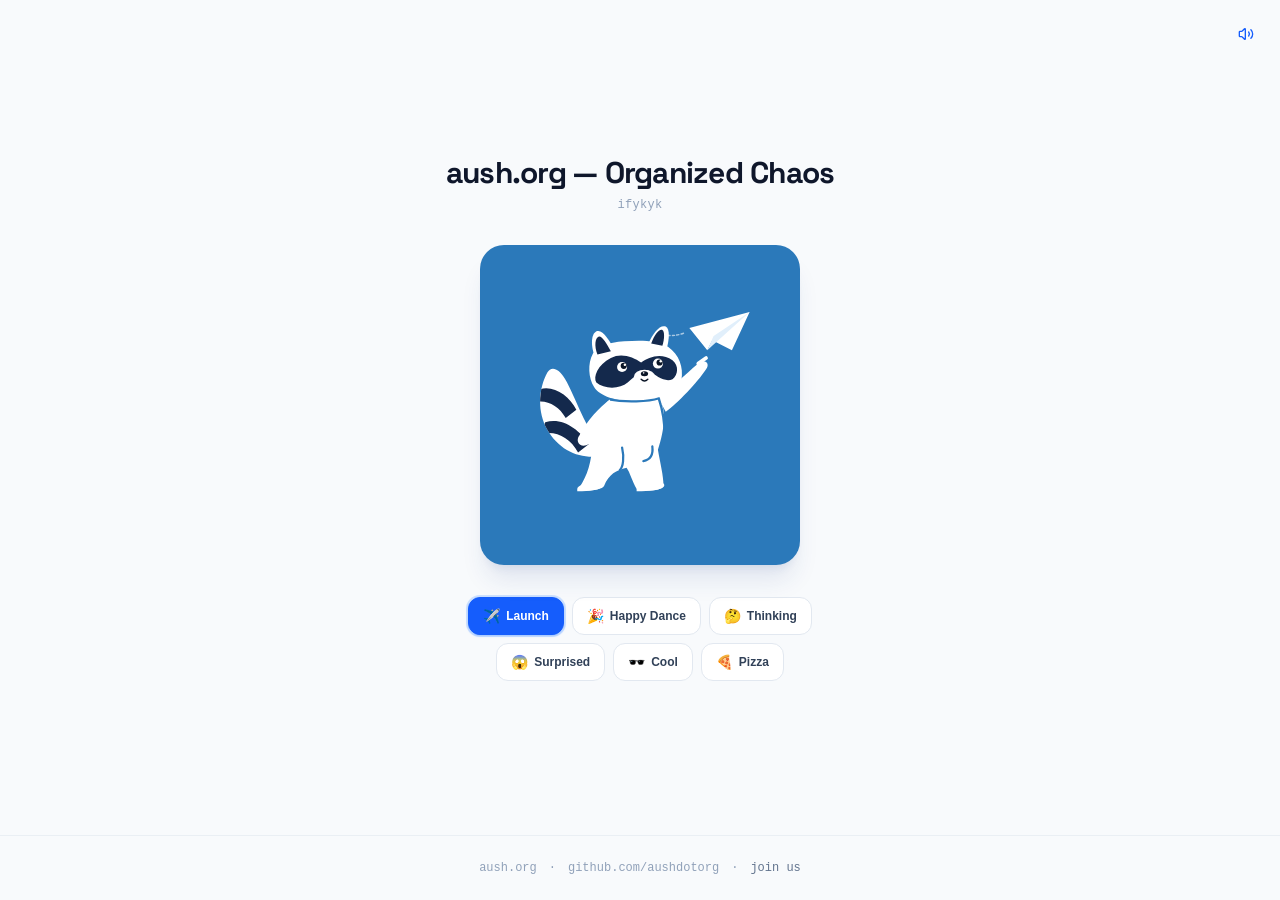
==== commit 41737241: "Update favicon link and add icon.ico" ====
--- a/index.html
+++ b/index.html
@@ -9,7 +9,8 @@
     <meta property="og:description" content="Just a preview, for what's coming. aush.org — Organized Chaos." />
     <meta property="og:type" content="website" />
     <meta name="twitter:card" content="summary_large_image" />
-    <link rel="icon" type="image/svg+xml" href="/favicon.svg" />
+    <!--- <link rel="icon" type="image/svg+xml" href="/favicon.svg" /> --->
+    <link rel="icon" type="image" href="/icon.ico" />
     <link rel="preconnect" href="https://fonts.googleapis.com">
     <link rel="preconnect" href="https://fonts.gstatic.com" crossorigin>
     <link href="https://fonts.googleapis.com/css2?family=Plus+Jakarta+Sans:wght@400;500;600;700;800&family=Space+Grotesk:wght@500;700&display=swap" rel="stylesheet">
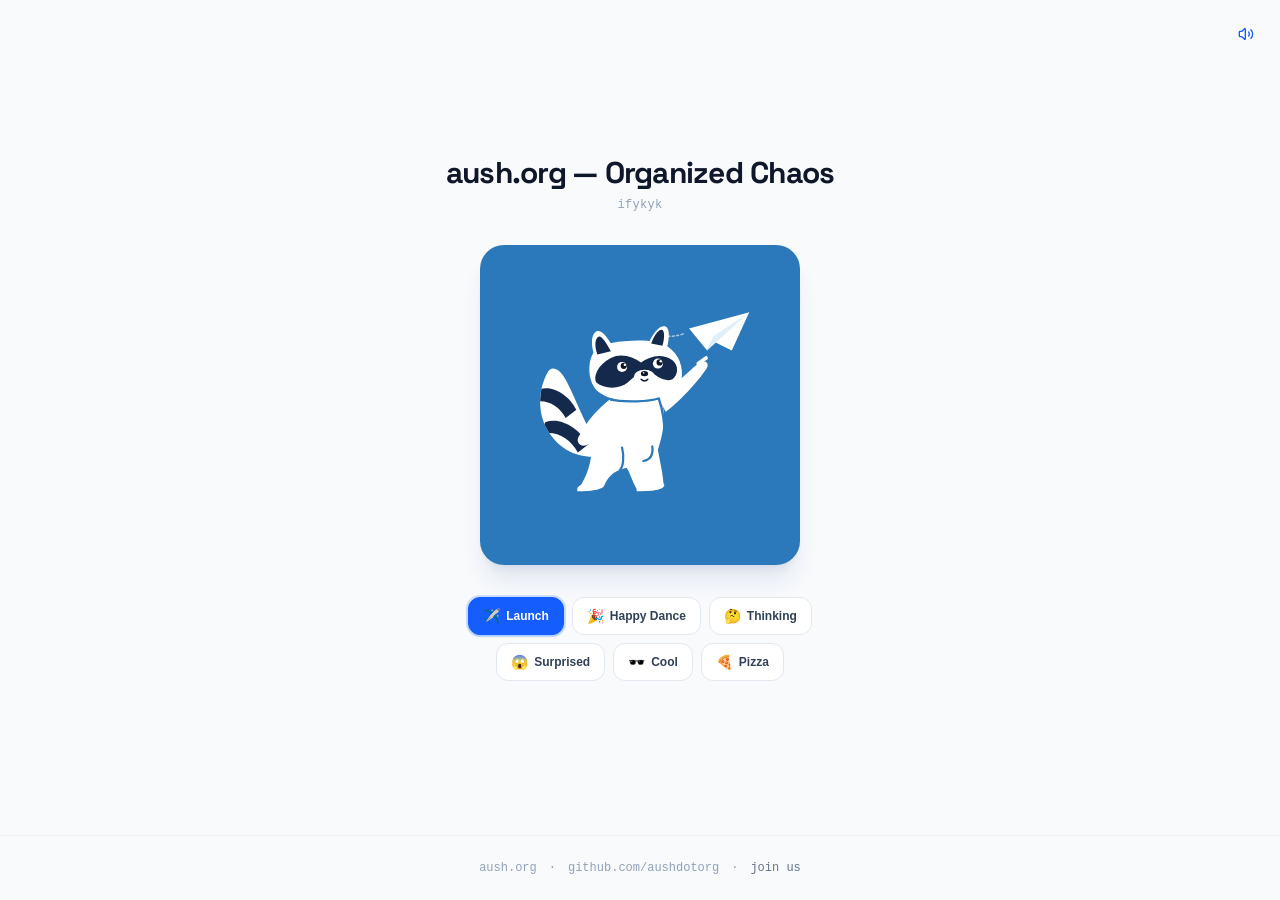
==== commit 05a94b3b: "Update favicon link and comment out old icon" ====
--- a/index.html
+++ b/index.html
@@ -21,4 +21,3 @@
     <div id="root"></div>
   </body>
 </html>
-
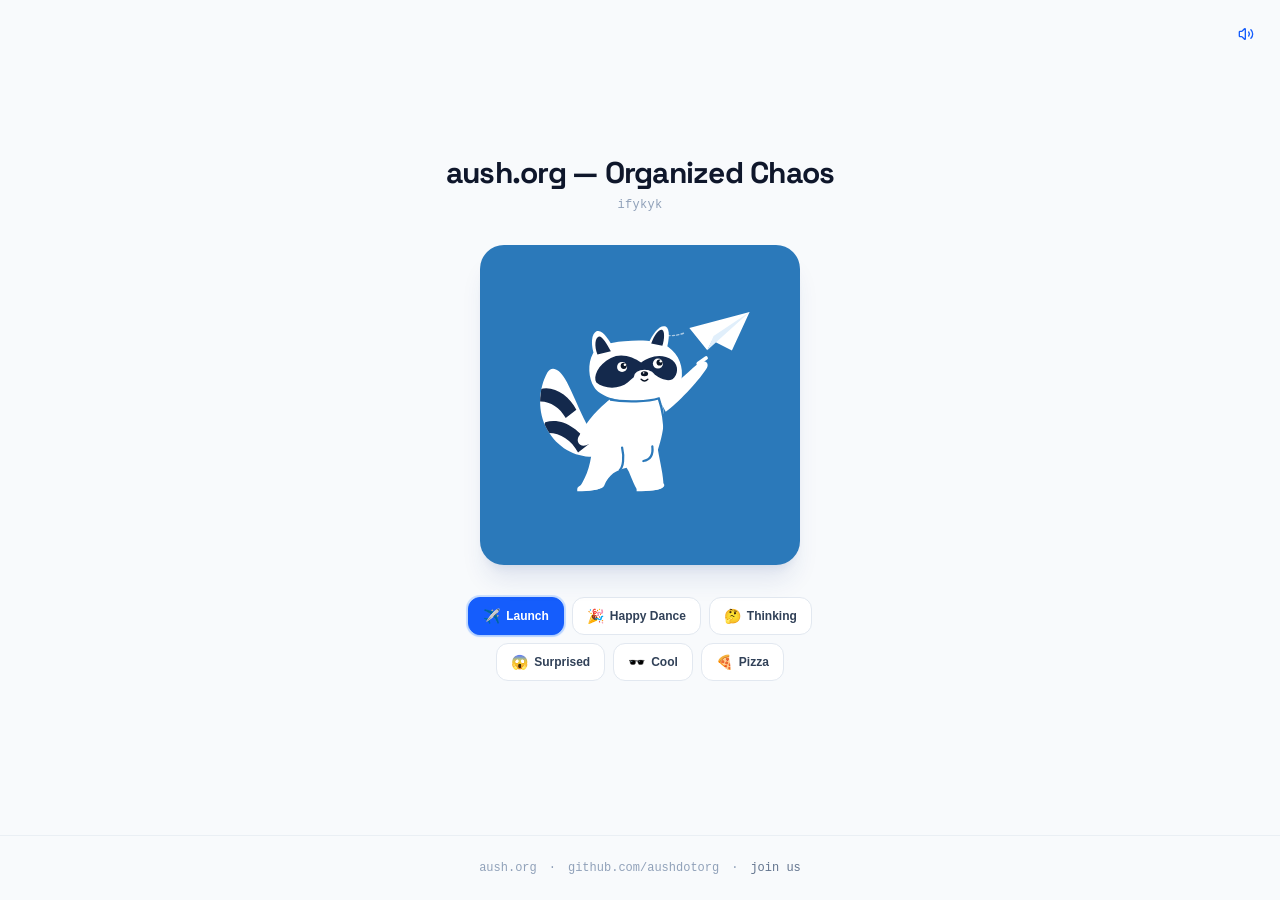
==== commit 926e4419: "Change favicon link from ICO to PNG format" ====
--- a/index.html
+++ b/index.html
@@ -10,7 +10,7 @@
     <meta property="og:type" content="website" />
     <meta name="twitter:card" content="summary_large_image" />
     <!--- <link rel="icon" type="image/svg+xml" href="/favicon.svg" /> --->
-    <link rel="icon" type="image" href="/icon.ico" />
+    <link rel="icon" type="image" href="/icon.png" />
     <link rel="preconnect" href="https://fonts.googleapis.com">
     <link rel="preconnect" href="https://fonts.gstatic.com" crossorigin>
     <link href="https://fonts.googleapis.com/css2?family=Plus+Jakarta+Sans:wght@400;500;600;700;800&family=Space+Grotesk:wght@500;700&display=swap" rel="stylesheet">
@@ -21,3 +21,4 @@
     <div id="root"></div>
   </body>
 </html>
+
